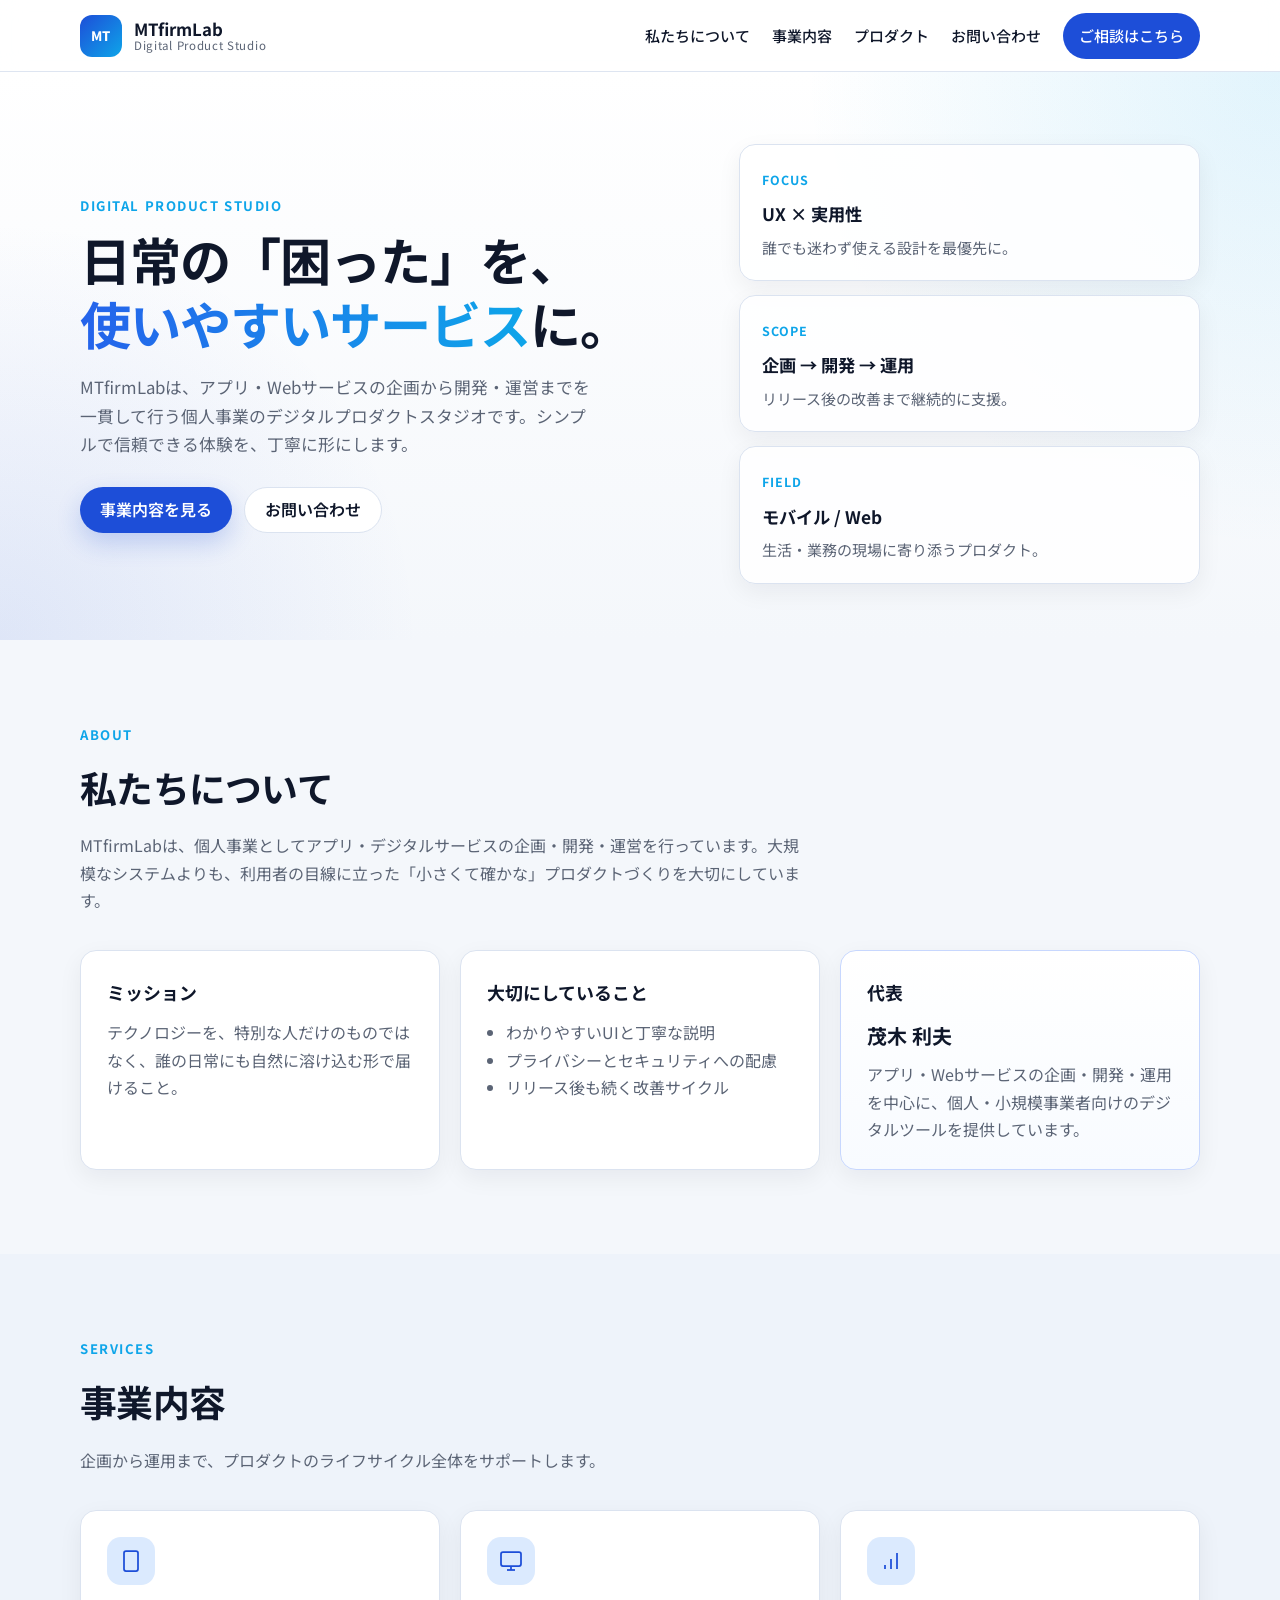
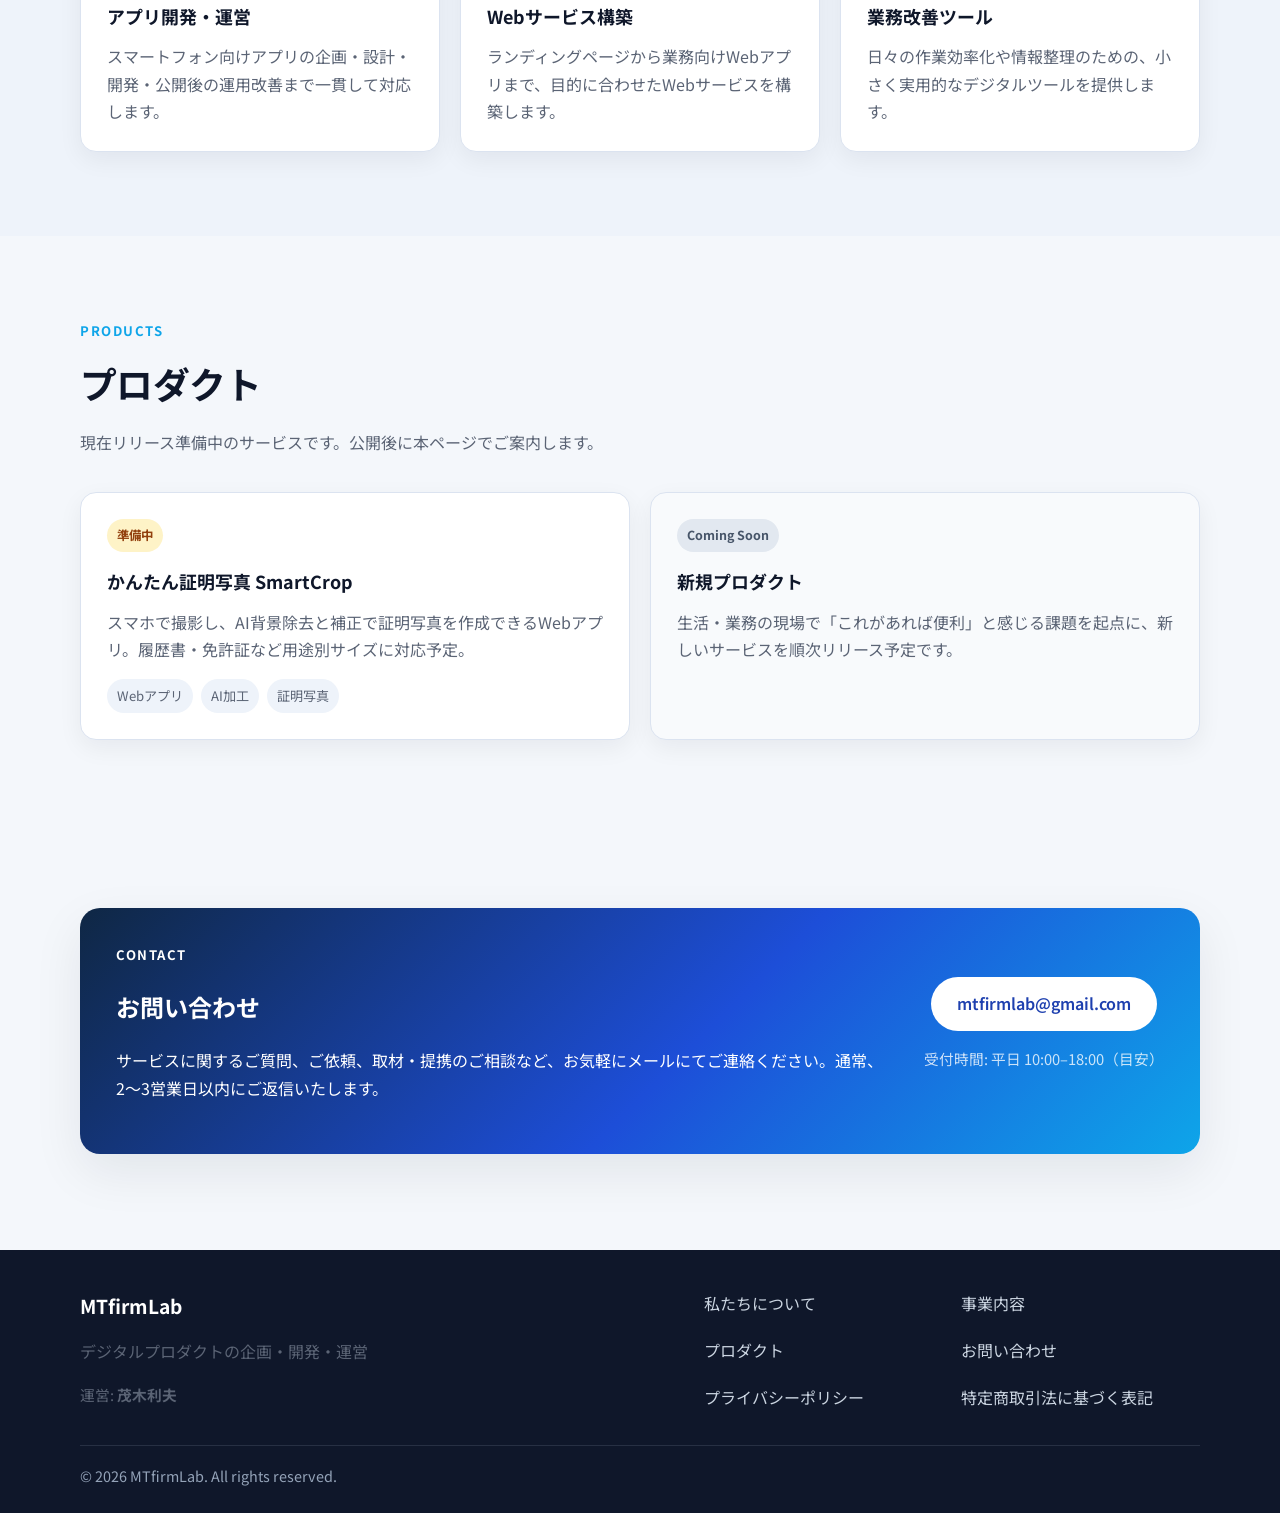
==== index.html @ 2e434ef5 "Add files via upload" ====
<!doctype html>
<html lang="ja">
  <head>
    <meta charset="UTF-8" />
    <meta name="viewport" content="width=device-width, initial-scale=1.0" />
    <title>MTfirmLab | デジタルプロダクト開発</title>
    <meta
      name="description"
      content="MTfirmLabは、アプリ・Webサービスの企画・開発・運営を行うデジタルプロダクトスタジオです。"
    />
    <meta property="og:title" content="MTfirmLab | デジタルプロダクト開発" />
    <meta
      property="og:description"
      content="日常の「困った」を、使いやすいデジタルサービスで解決します。"
    />
    <meta property="og:type" content="website" />
    <meta property="og:url" content="https://mtfirmlab.vercel.app/" />
    <link rel="preconnect" href="https://fonts.googleapis.com" />
    <link rel="preconnect" href="https://fonts.gstatic.com" crossorigin />
    <link
      href="https://fonts.googleapis.com/css2?family=Noto+Sans+JP:wght@400;500;600;700&display=swap"
      rel="stylesheet"
    />
    <link rel="stylesheet" href="./styles.css" />
    <link rel="icon" href="./favicon.svg" type="image/svg+xml" />
  </head>
  <body>
    <header class="site-header" id="top">
      <div class="container header-inner">
        <a class="brand" href="#top" aria-label="MTfirmLab トップ">
          <span class="brand-mark" aria-hidden="true">MT</span>
          <span class="brand-text">
            <strong>MTfirmLab</strong>
            <small>Digital Product Studio</small>
          </span>
        </a>
        <button
          type="button"
          class="nav-toggle"
          aria-expanded="false"
          aria-controls="site-nav"
          aria-label="メニューを開く"
        >
          <span></span>
          <span></span>
          <span></span>
        </button>
        <nav class="site-nav" id="site-nav">
          <a href="#about">私たちについて</a>
          <a href="#services">事業内容</a>
          <a href="#products">プロダクト</a>
          <a href="#contact">お問い合わせ</a>
          <a class="nav-cta" href="#contact">ご相談はこちら</a>
        </nav>
      </div>
    </header>

    <main>
      <section class="hero">
        <div class="container hero-grid">
          <div class="hero-copy">
            <p class="eyebrow">Digital Product Studio</p>
            <h1>
              日常の「困った」を、<br />
              <span class="text-gradient">使いやすいサービス</span>に。
            </h1>
            <p class="hero-lead">
              MTfirmLabは、アプリ・Webサービスの企画から開発・運営までを一貫して行う個人事業のデジタルプロダクトスタジオです。シンプルで信頼できる体験を、丁寧に形にします。
            </p>
            <div class="hero-actions">
              <a class="btn btn-primary" href="#services">事業内容を見る</a>
              <a class="btn btn-secondary" href="#contact">お問い合わせ</a>
            </div>
          </div>
          <div class="hero-panel" aria-hidden="true">
            <div class="hero-stat">
              <span class="hero-stat-label">Focus</span>
              <strong>UX × 実用性</strong>
              <p>誰でも迷わず使える設計を最優先に。</p>
            </div>
            <div class="hero-stat">
              <span class="hero-stat-label">Scope</span>
              <strong>企画 → 開発 → 運用</strong>
              <p>リリース後の改善まで継続的に支援。</p>
            </div>
            <div class="hero-stat">
              <span class="hero-stat-label">Field</span>
              <strong>モバイル / Web</strong>
              <p>生活・業務の現場に寄り添うプロダクト。</p>
            </div>
          </div>
        </div>
      </section>

      <section class="section" id="about">
        <div class="container">
          <div class="section-heading">
            <p class="eyebrow">About</p>
            <h2>私たちについて</h2>
            <p>
              MTfirmLabは、個人事業としてアプリ・デジタルサービスの企画・開発・運営を行っています。大規模なシステムよりも、利用者の目線に立った「小さくて確かな」プロダクトづくりを大切にしています。
            </p>
          </div>
          <div class="about-grid">
            <article class="info-card">
              <h3>ミッション</h3>
              <p>
                テクノロジーを、特別な人だけのものではなく、誰の日常にも自然に溶け込む形で届けること。
              </p>
            </article>
            <article class="info-card">
              <h3>大切にしていること</h3>
              <ul>
                <li>わかりやすいUIと丁寧な説明</li>
                <li>プライバシーとセキュリティへの配慮</li>
                <li>リリース後も続く改善サイクル</li>
              </ul>
            </article>
            <article class="info-card highlight">
              <h3>代表</h3>
              <p class="representative-name">茂木 利夫</p>
              <p class="muted">
                アプリ・Webサービスの企画・開発・運用を中心に、個人・小規模事業者向けのデジタルツールを提供しています。
              </p>
            </article>
          </div>
        </div>
      </section>

      <section class="section section-alt" id="services">
        <div class="container">
          <div class="section-heading">
            <p class="eyebrow">Services</p>
            <h2>事業内容</h2>
            <p>企画から運用まで、プロダクトのライフサイクル全体をサポートします。</p>
          </div>
          <div class="service-grid">
            <article class="service-card">
              <div class="service-icon" aria-hidden="true">
                <svg viewBox="0 0 24 24" fill="none" stroke="currentColor" stroke-width="1.75">
                  <rect x="5" y="2" width="14" height="20" rx="2" />
                  <line x1="12" y1="18" x2="12" y2="18.01" />
                </svg>
              </div>
              <h3>アプリ開発・運営</h3>
              <p>
                スマートフォン向けアプリの企画・設計・開発・公開後の運用改善まで一貫して対応します。
              </p>
            </article>
            <article class="service-card">
              <div class="service-icon" aria-hidden="true">
                <svg viewBox="0 0 24 24" fill="none" stroke="currentColor" stroke-width="1.75">
                  <rect x="2" y="3" width="20" height="14" rx="2" />
                  <line x1="8" y1="21" x2="16" y2="21" />
                  <line x1="12" y1="17" x2="12" y2="21" />
                </svg>
              </div>
              <h3>Webサービス構築</h3>
              <p>
                ランディングページから業務向けWebアプリまで、目的に合わせたWebサービスを構築します。
              </p>
            </article>
            <article class="service-card">
              <div class="service-icon" aria-hidden="true">
                <svg viewBox="0 0 24 24" fill="none" stroke="currentColor" stroke-width="1.75">
                  <path d="M12 20V10" />
                  <path d="M18 20V4" />
                  <path d="M6 20v-4" />
                </svg>
              </div>
              <h3>業務改善ツール</h3>
              <p>
                日々の作業効率化や情報整理のための、小さく実用的なデジタルツールを提供します。
              </p>
            </article>
          </div>
        </div>
      </section>

      <section class="section" id="products">
        <div class="container">
          <div class="section-heading">
            <p class="eyebrow">Products</p>
            <h2>プロダクト</h2>
            <p>現在リリース準備中のサービスです。公開後に本ページでご案内します。</p>
          </div>
          <div class="product-grid">
            <article class="product-card">
              <div class="product-badge">準備中</div>
              <h3>かんたん証明写真 SmartCrop</h3>
              <p>
                スマホで撮影し、AI背景除去と補正で証明写真を作成できるWebアプリ。履歴書・免許証など用途別サイズに対応予定。
              </p>
              <ul class="product-tags">
                <li>Webアプリ</li>
                <li>AI加工</li>
                <li>証明写真</li>
              </ul>
            </article>
            <article class="product-card muted-card">
              <div class="product-badge product-badge-soon">Coming Soon</div>
              <h3>新規プロダクト</h3>
              <p>
                生活・業務の現場で「これがあれば便利」と感じる課題を起点に、新しいサービスを順次リリース予定です。
              </p>
            </article>
          </div>
        </div>
      </section>

      <section class="section section-cta" id="contact">
        <div class="container cta-panel">
          <div>
            <p class="eyebrow">Contact</p>
            <h2>お問い合わせ</h2>
            <p>
              サービスに関するご質問、ご依頼、取材・提携のご相談など、お気軽にメールにてご連絡ください。通常、2〜3営業日以内にご返信いたします。
            </p>
          </div>
          <div class="cta-actions">
            <a class="btn btn-primary btn-large" href="mailto:mtfirmlab@gmail.com">
              mtfirmlab@gmail.com
            </a>
            <p class="muted small">受付時間: 平日 10:00–18:00（目安）</p>
          </div>
        </div>
      </section>
    </main>

    <!-- REMINDER: Google審査完了後、下の「運営: 茂木利夫」行を削除すること -->
    <footer class="site-footer">
      <div class="container footer-grid">
        <div>
          <p class="footer-brand">MTfirmLab</p>
          <p class="muted">デジタルプロダクトの企画・開発・運営</p>
          <p class="muted small">運営: <strong>茂木利夫</strong></p>
        </div>
        <div class="footer-links">
          <a href="#about">私たちについて</a>
          <a href="#services">事業内容</a>
          <a href="#products">プロダクト</a>
          <a href="#contact">お問い合わせ</a>
          <a href="./privacy.html">プライバシーポリシー</a>
          <a href="./tokusho.html">特定商取引法に基づく表記</a>
        </div>
      </div>
      <div class="container footer-bottom">
        <p>&copy; <span id="year"></span> MTfirmLab. All rights reserved.</p>
      </div>
    </footer>

    <script src="./script.js"></script>
  </body>
</html>
---- styles.css ----
:root {
  --bg: #f4f7fb;
  --bg-alt: #eef3fa;
  --surface: #ffffff;
  --text: #0f172a;
  --text-muted: #5b6475;
  --border: #dbe3f0;
  --primary: #1d4ed8;
  --primary-dark: #1e40af;
  --primary-soft: #dbeafe;
  --accent: #0ea5e9;
  --header-height: 72px;
  --radius: 16px;
  --shadow: 0 18px 50px rgba(15, 23, 42, 0.08);
  --shadow-sm: 0 8px 24px rgba(15, 23, 42, 0.06);
}

*,
*::before,
*::after {
  box-sizing: border-box;
}

html {
  scroll-behavior: smooth;
}

body {
  margin: 0;
  font-family: "Noto Sans JP", -apple-system, BlinkMacSystemFont, "Segoe UI", sans-serif;
  line-height: 1.7;
  color: var(--text);
  background: var(--bg);
}

img {
  max-width: 100%;
  display: block;
}

a {
  color: var(--primary);
  text-decoration: none;
}

a:hover {
  color: var(--primary-dark);
}

.container {
  width: min(1120px, calc(100% - 40px));
  margin: 0 auto;
}

.eyebrow {
  margin: 0 0 10px;
  font-size: 0.82rem;
  font-weight: 700;
  letter-spacing: 0.12em;
  text-transform: uppercase;
  color: var(--accent);
}

.muted {
  color: var(--text-muted);
}

.small {
  font-size: 0.92rem;
}

.text-gradient {
  background: linear-gradient(90deg, #2563eb, #0ea5e9);
  -webkit-background-clip: text;
  background-clip: text;
  color: transparent;
}

.site-header {
  position: sticky;
  top: 0;
  z-index: 100;
  height: var(--header-height);
  background: rgba(255, 255, 255, 0.92);
  backdrop-filter: blur(12px);
  border-bottom: 1px solid rgba(219, 227, 240, 0.9);
}

.header-inner {
  display: flex;
  align-items: center;
  justify-content: space-between;
  height: var(--header-height);
  gap: 20px;
}

.brand {
  display: flex;
  align-items: center;
  gap: 12px;
  color: inherit;
}

.brand:hover {
  color: inherit;
}

.brand-mark {
  display: grid;
  place-items: center;
  width: 42px;
  height: 42px;
  border-radius: 12px;
  background: linear-gradient(135deg, #1d4ed8, #0ea5e9);
  color: #fff;
  font-size: 0.82rem;
  font-weight: 800;
  letter-spacing: 0.04em;
}

.brand-text {
  display: flex;
  flex-direction: column;
  line-height: 1.2;
}

.brand-text strong {
  font-size: 1.05rem;
}

.brand-text small {
  font-size: 0.72rem;
  color: var(--text-muted);
  letter-spacing: 0.06em;
}

.site-nav {
  display: flex;
  align-items: center;
  gap: 22px;
}

.site-nav a {
  color: var(--text);
  font-size: 0.94rem;
  font-weight: 500;
}

.site-nav a:hover {
  color: var(--primary);
}

.nav-cta {
  padding: 10px 16px;
  border-radius: 999px;
  background: var(--primary);
  color: #fff !important;
}

.nav-cta:hover {
  background: var(--primary-dark);
  color: #fff !important;
}

.nav-toggle {
  display: none;
  width: 44px;
  height: 44px;
  padding: 0;
  border: 1px solid var(--border);
  border-radius: 12px;
  background: var(--surface);
  cursor: pointer;
}

.nav-toggle span {
  display: block;
  width: 18px;
  height: 2px;
  margin: 4px auto;
  background: var(--text);
  transition: transform 0.2s ease, opacity 0.2s ease;
}

.hero {
  padding: 72px 0 56px;
  background:
    radial-gradient(circle at top right, rgba(14, 165, 233, 0.12), transparent 34%),
    radial-gradient(circle at bottom left, rgba(29, 78, 216, 0.1), transparent 30%),
    linear-gradient(180deg, #ffffff 0%, var(--bg) 100%);
}

.hero-grid {
  display: grid;
  grid-template-columns: 1.15fr 0.85fr;
  gap: 36px;
  align-items: center;
}

.hero-copy h1 {
  margin: 0 0 18px;
  font-size: clamp(2rem, 4.8vw, 3.2rem);
  line-height: 1.25;
  letter-spacing: -0.02em;
}

.hero-lead {
  margin: 0 0 28px;
  max-width: 58ch;
  color: var(--text-muted);
  font-size: 1.05rem;
}

.hero-actions {
  display: flex;
  flex-wrap: wrap;
  gap: 12px;
}

.hero-panel {
  display: grid;
  gap: 14px;
}

.hero-stat {
  padding: 20px 22px;
  border: 1px solid var(--border);
  border-radius: var(--radius);
  background: rgba(255, 255, 255, 0.88);
  box-shadow: var(--shadow-sm);
}

.hero-stat-label {
  display: inline-block;
  margin-bottom: 8px;
  font-size: 0.78rem;
  font-weight: 700;
  letter-spacing: 0.08em;
  text-transform: uppercase;
  color: var(--accent);
}

.hero-stat strong {
  display: block;
  margin-bottom: 6px;
  font-size: 1.08rem;
}

.hero-stat p {
  margin: 0;
  color: var(--text-muted);
  font-size: 0.94rem;
}

.btn {
  display: inline-flex;
  align-items: center;
  justify-content: center;
  min-height: 46px;
  padding: 0 20px;
  border-radius: 999px;
  font-weight: 600;
  transition: transform 0.15s ease, background 0.15s ease, box-shadow 0.15s ease;
}

.btn:hover {
  transform: translateY(-1px);
}

.btn-primary {
  background: var(--primary);
  color: #fff;
  box-shadow: 0 10px 24px rgba(29, 78, 216, 0.22);
}

.btn-primary:hover {
  background: var(--primary-dark);
  color: #fff;
}

.btn-secondary {
  background: #fff;
  color: var(--text);
  border: 1px solid var(--border);
}

.btn-secondary:hover {
  background: var(--bg-alt);
  color: var(--text);
}

.btn-large {
  min-height: 54px;
  padding: 0 26px;
  font-size: 1rem;
}

.section {
  padding: 84px 0;
}

.section-alt {
  background: var(--bg-alt);
}

.section-heading {
  max-width: 720px;
  margin-bottom: 36px;
}

.section-heading h2 {
  margin: 0 0 14px;
  font-size: clamp(1.7rem, 3vw, 2.3rem);
  letter-spacing: -0.02em;
}

.section-heading p:last-child {
  margin: 0;
  color: var(--text-muted);
}

.about-grid,
.service-grid,
.product-grid {
  display: grid;
  gap: 20px;
}

.about-grid {
  grid-template-columns: repeat(3, minmax(0, 1fr));
}

.info-card,
.service-card,
.product-card {
  padding: 26px;
  border: 1px solid var(--border);
  border-radius: var(--radius);
  background: var(--surface);
  box-shadow: var(--shadow-sm);
}

.info-card h3,
.service-card h3,
.product-card h3 {
  margin: 0 0 12px;
  font-size: 1.12rem;
}

.info-card p,
.service-card p,
.product-card p {
  margin: 0;
  color: var(--text-muted);
}

.info-card ul {
  margin: 0;
  padding-left: 1.2rem;
  color: var(--text-muted);
}

.info-card.highlight {
  background: linear-gradient(180deg, #ffffff 0%, #f8fbff 100%);
  border-color: #c7d7fe;
}

.representative-name {
  margin: 0 0 8px !important;
  font-size: 1.25rem;
  font-weight: 700;
  color: var(--text) !important;
}

.service-grid {
  grid-template-columns: repeat(3, minmax(0, 1fr));
}

.service-icon {
  display: grid;
  place-items: center;
  width: 48px;
  height: 48px;
  margin-bottom: 16px;
  border-radius: 14px;
  background: var(--primary-soft);
  color: var(--primary);
}

.service-icon svg {
  width: 24px;
  height: 24px;
}

.product-grid {
  grid-template-columns: repeat(2, minmax(0, 1fr));
}

.product-badge {
  display: inline-block;
  margin-bottom: 14px;
  padding: 6px 10px;
  border-radius: 999px;
  background: #fef3c7;
  color: #92400e;
  font-size: 0.78rem;
  font-weight: 700;
}

.product-badge-soon {
  background: #e2e8f0;
  color: #475569;
}

.product-tags {
  display: flex;
  flex-wrap: wrap;
  gap: 8px;
  margin: 16px 0 0;
  padding: 0;
  list-style: none;
}

.product-tags li {
  padding: 6px 10px;
  border-radius: 999px;
  background: var(--bg-alt);
  color: var(--text-muted);
  font-size: 0.82rem;
}

.muted-card {
  background: #f8fafc;
}

.section-cta {
  padding-bottom: 96px;
}

.cta-panel {
  display: flex;
  align-items: center;
  justify-content: space-between;
  gap: 28px;
  padding: 36px;
  border-radius: calc(var(--radius) + 4px);
  background: linear-gradient(135deg, #0f2744 0%, #1d4ed8 55%, #0ea5e9 100%);
  color: #fff;
  box-shadow: var(--shadow);
}

.cta-panel h2,
.cta-panel p {
  color: #fff;
}

.cta-panel .muted {
  color: rgba(255, 255, 255, 0.78);
}

.cta-panel .btn-primary {
  background: #fff;
  color: var(--primary-dark);
  box-shadow: none;
}

.cta-panel .btn-primary:hover {
  background: #eff6ff;
  color: var(--primary-dark);
}

.cta-actions {
  flex-shrink: 0;
  text-align: center;
}

.site-footer {
  padding: 40px 0 24px;
  background: #0f172a;
  color: #cbd5e1;
}

.footer-grid {
  display: grid;
  grid-template-columns: 1.2fr 1fr;
  gap: 28px;
  padding-bottom: 24px;
  border-bottom: 1px solid rgba(148, 163, 184, 0.18);
}

.footer-brand {
  margin: 0 0 8px;
  font-size: 1.2rem;
  font-weight: 700;
  color: #fff;
}

.footer-links {
  display: grid;
  grid-template-columns: repeat(2, minmax(0, 1fr));
  gap: 10px 18px;
}

.footer-links a {
  color: #cbd5e1;
}

.footer-links a:hover {
  color: #fff;
}

.footer-bottom {
  padding-top: 18px;
  font-size: 0.9rem;
  color: #94a3b8;
}

.footer-bottom p {
  margin: 0;
}

.legal-page {
  padding: 48px 0 72px;
}

.legal-card {
  padding: 34px;
  border: 1px solid var(--border);
  border-radius: var(--radius);
  background: var(--surface);
  box-shadow: var(--shadow-sm);
}

.legal-card h1 {
  margin-top: 0;
}

.legal-card h2 {
  margin-top: 28px;
  font-size: 1.08rem;
}

table {
  width: 100%;
  border-collapse: collapse;
  margin: 14px 0 22px;
  background: #fff;
  border: 1px solid var(--border);
}

th,
td {
  border: 1px solid var(--border);
  padding: 12px 14px;
  text-align: left;
  vertical-align: top;
}

th {
  width: 32%;
  background: var(--bg-alt);
}

.back-link {
  display: inline-flex;
  margin-top: 24px;
  font-weight: 600;
}

@media (max-width: 960px) {
  .hero-grid,
  .about-grid,
  .service-grid,
  .product-grid,
  .footer-grid,
  .cta-panel {
    grid-template-columns: 1fr;
    flex-direction: column;
  }

  .cta-panel {
    display: grid;
  }

  .cta-actions {
    text-align: left;
  }
}

@media (max-width: 768px) {
  .nav-toggle {
    display: block;
  }

  .site-nav {
    position: absolute;
    top: calc(var(--header-height) - 1px);
    left: 0;
    right: 0;
    display: none;
    flex-direction: column;
    align-items: stretch;
    gap: 0;
    padding: 12px 20px 20px;
    background: rgba(255, 255, 255, 0.98);
    border-bottom: 1px solid var(--border);
  }

  .site-nav.is-open {
    display: flex;
  }

  .site-nav a {
    padding: 12px 0;
    border-bottom: 1px solid var(--border);
  }

  .site-nav .nav-cta {
    margin-top: 8px;
    text-align: center;
  }

  .site-header {
    position: sticky;
  }

  .header-inner {
    position: relative;
  }

  .hero {
    padding-top: 48px;
  }

  .section {
    padding: 64px 0;
  }

  .legal-card {
    padding: 24px 20px;
  }
}
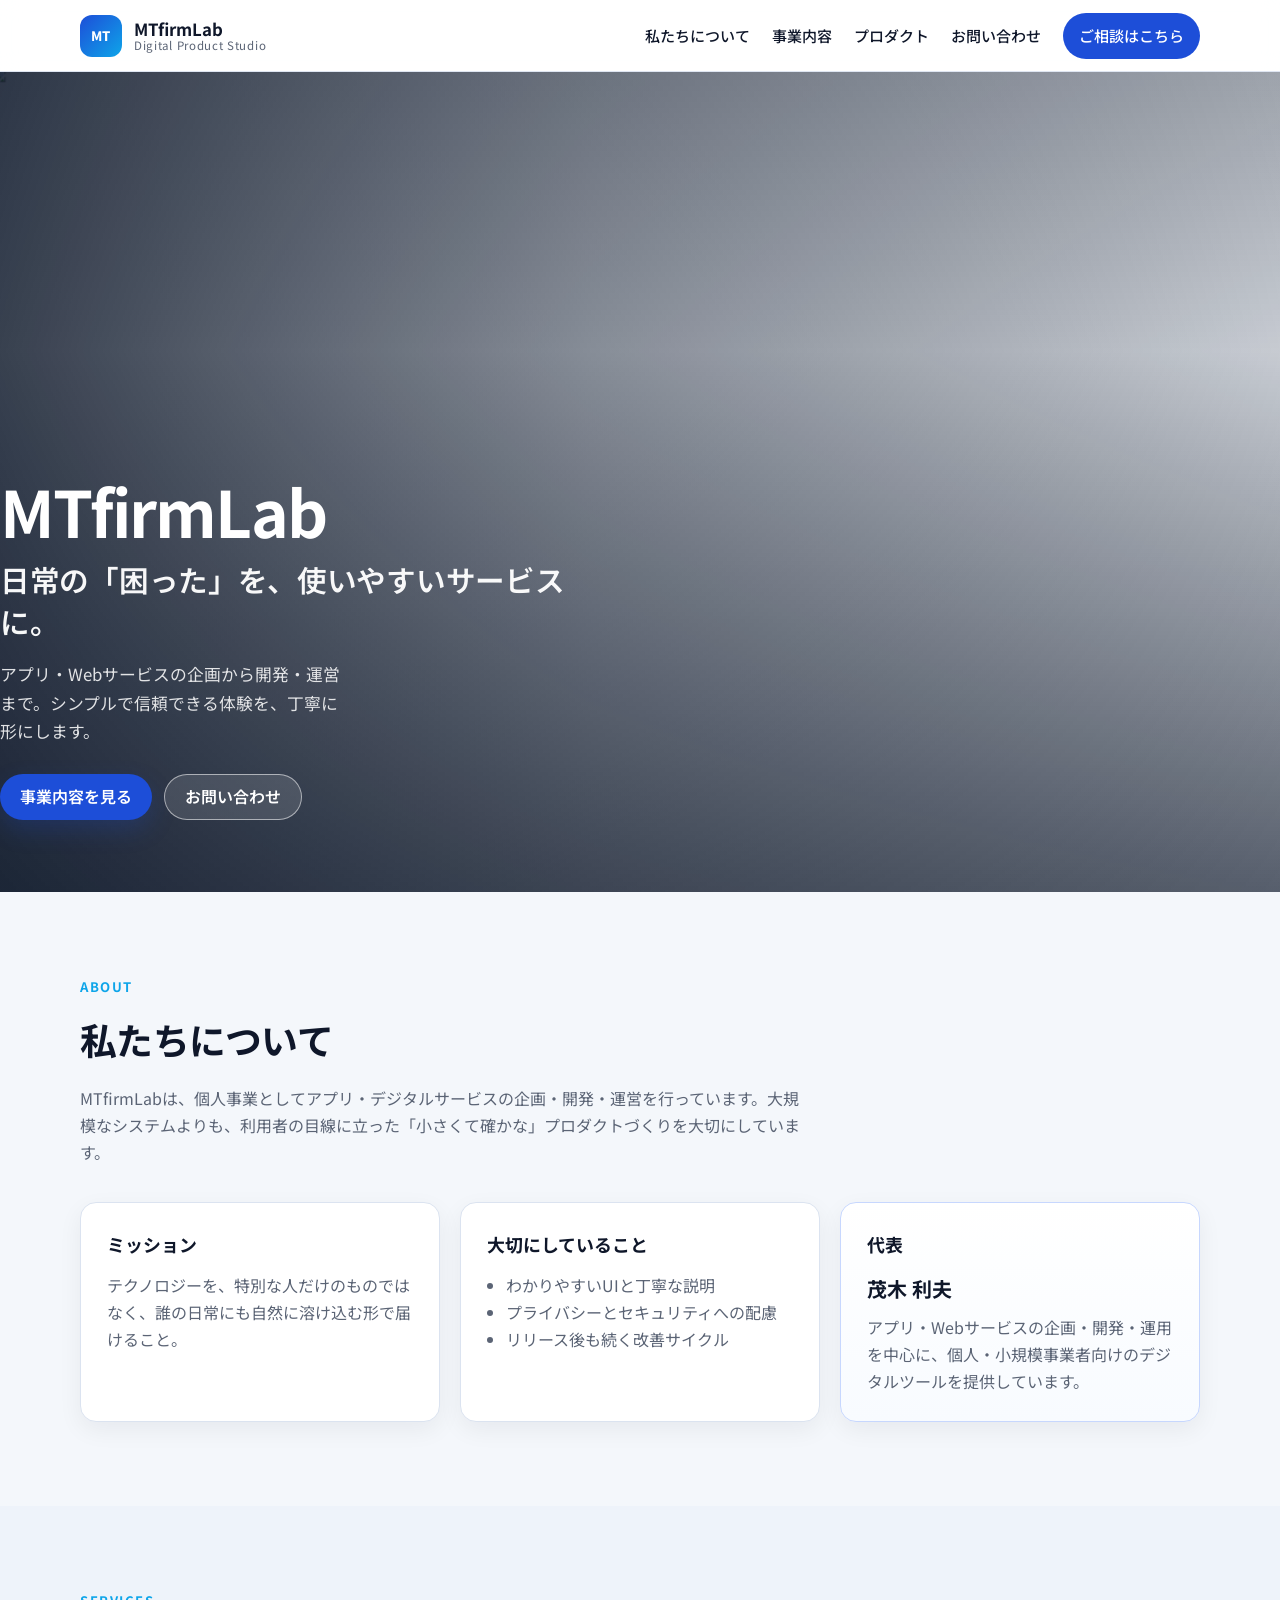
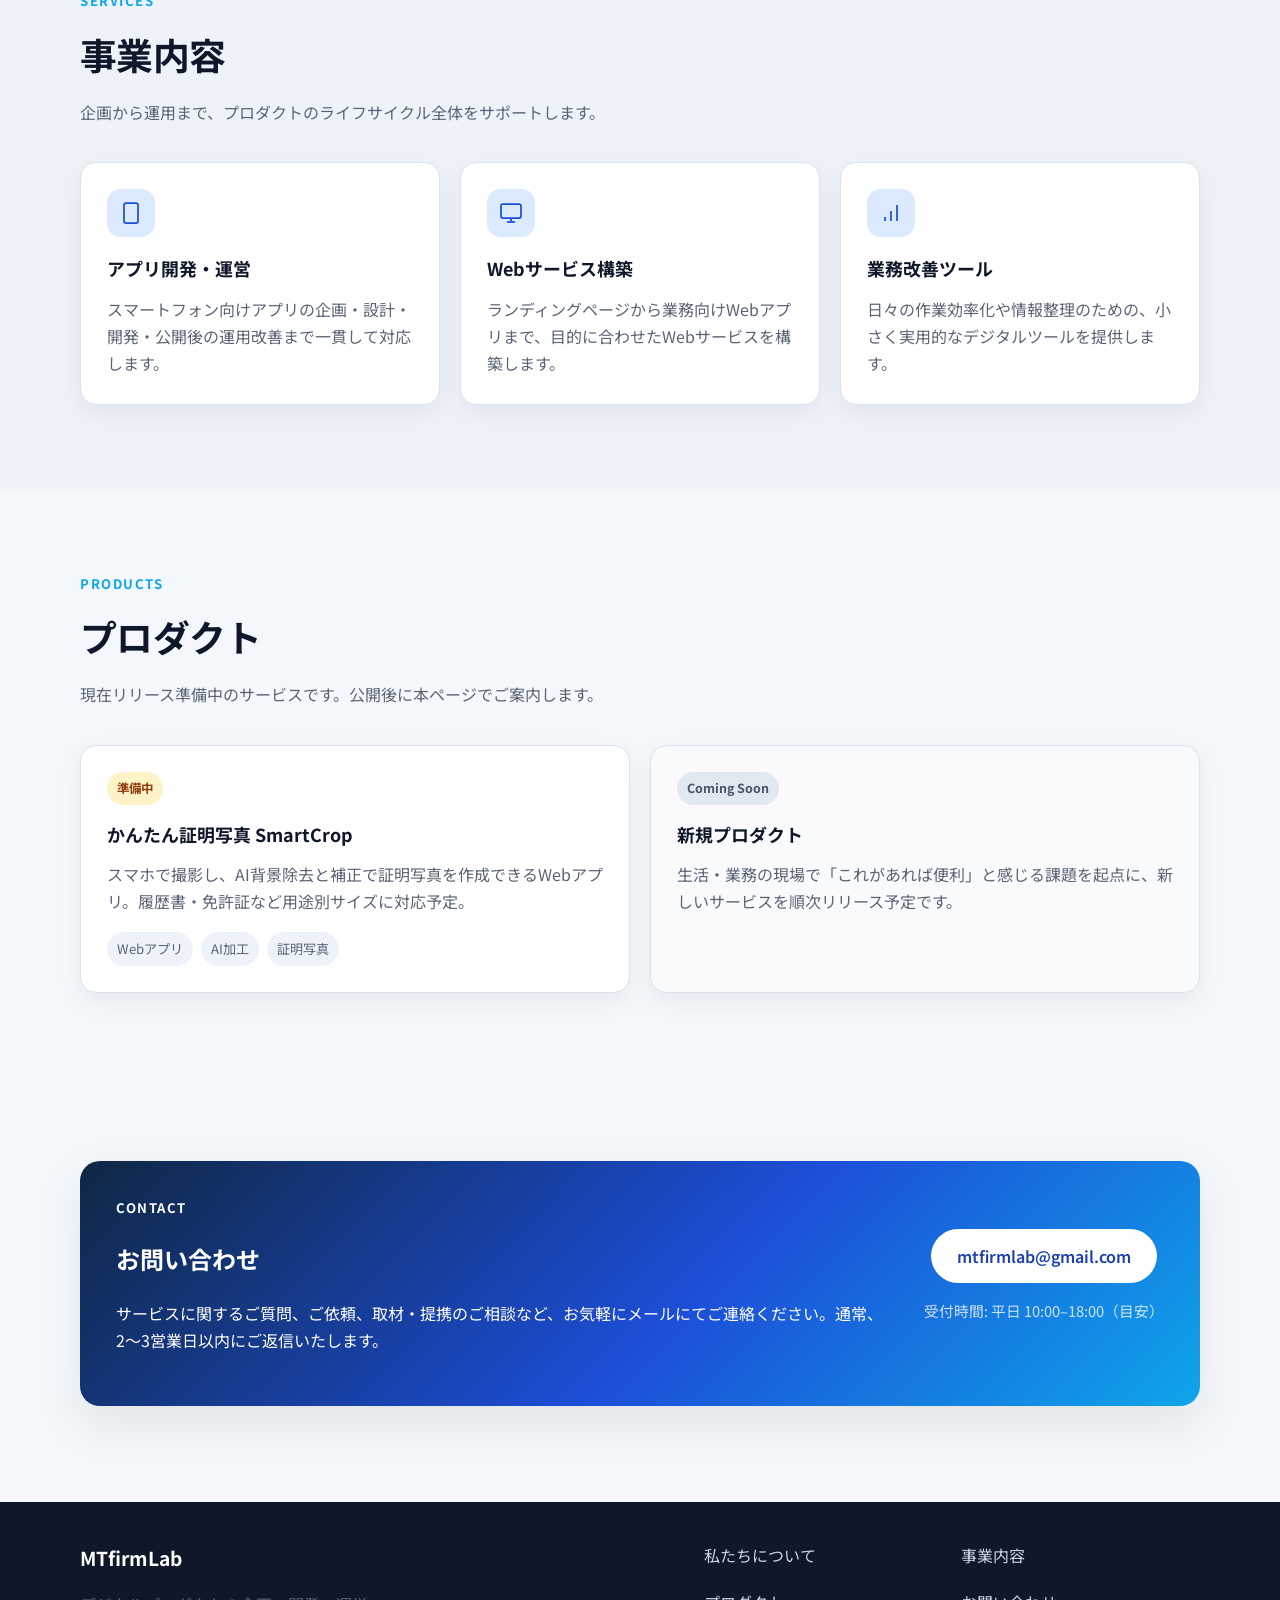
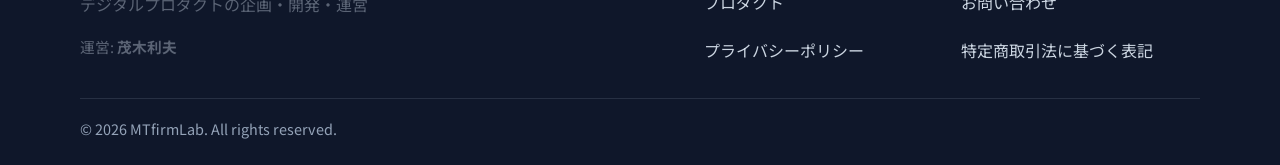
==== commit 27c71bcf: "Add files via upload" ====
--- a/index.html
+++ b/index.html
@@ -15,6 +15,10 @@
     />
     <meta property="og:type" content="website" />
     <meta property="og:url" content="https://mtfirmlab.vercel.app/" />
+    <meta
+      property="og:image"
+      content="https://mtfirmlab.vercel.app/images/hero-workspace.jpg"
+    />
     <link rel="preconnect" href="https://fonts.googleapis.com" />
     <link rel="preconnect" href="https://fonts.gstatic.com" crossorigin />
     <link
@@ -57,36 +61,27 @@
 
     <main>
       <section class="hero">
-        <div class="container hero-grid">
+        <div class="hero-media" aria-hidden="true">
+          <img
+            class="hero-image"
+            src="./images/hero-workspace.jpg"
+            alt=""
+            width="2400"
+            height="1340"
+            fetchpriority="high"
+          />
+        </div>
+        <div class="hero-shade" aria-hidden="true"></div>
+        <div class="container hero-content">
           <div class="hero-copy">
-            <p class="eyebrow">Digital Product Studio</p>
-            <h1>
-              日常の「困った」を、<br />
-              <span class="text-gradient">使いやすいサービス</span>に。
-            </h1>
+            <p class="hero-brand">MTfirmLab</p>
+            <h1>日常の「困った」を、使いやすいサービスに。</h1>
             <p class="hero-lead">
-              MTfirmLabは、アプリ・Webサービスの企画から開発・運営までを一貫して行う個人事業のデジタルプロダクトスタジオです。シンプルで信頼できる体験を、丁寧に形にします。
+              アプリ・Webサービスの企画から開発・運営まで。シンプルで信頼できる体験を、丁寧に形にします。
             </p>
             <div class="hero-actions">
               <a class="btn btn-primary" href="#services">事業内容を見る</a>
-              <a class="btn btn-secondary" href="#contact">お問い合わせ</a>
-            </div>
-          </div>
-          <div class="hero-panel" aria-hidden="true">
-            <div class="hero-stat">
-              <span class="hero-stat-label">Focus</span>
-              <strong>UX × 実用性</strong>
-              <p>誰でも迷わず使える設計を最優先に。</p>
-            </div>
-            <div class="hero-stat">
-              <span class="hero-stat-label">Scope</span>
-              <strong>企画 → 開発 → 運用</strong>
-              <p>リリース後の改善まで継続的に支援。</p>
-            </div>
-            <div class="hero-stat">
-              <span class="hero-stat-label">Field</span>
-              <strong>モバイル / Web</strong>
-              <p>生活・業務の現場に寄り添うプロダクト。</p>
+              <a class="btn btn-ghost" href="#contact">お問い合わせ</a>
             </div>
           </div>
         </div>
--- a/styles.css
+++ b/styles.css
@@ -183,31 +183,73 @@
 }
 
 .hero {
-  padding: 72px 0 56px;
+  position: relative;
+  isolation: isolate;
+  display: flex;
+  align-items: flex-end;
+  min-height: min(92vh, 820px);
+  padding: 0;
+  overflow: hidden;
+  color: #fff;
+}
+
+.hero-media,
+.hero-shade {
+  position: absolute;
+  inset: 0;
+  z-index: -1;
+}
+
+.hero-media {
+  overflow: hidden;
+}
+
+.hero-image {
+  width: 100%;
+  height: 100%;
+  object-fit: cover;
+  object-position: 62% center;
+  transform: scale(1.06);
+  animation: hero-pan 18s ease-out forwards;
+}
+
+.hero-shade {
   background:
-    radial-gradient(circle at top right, rgba(14, 165, 233, 0.12), transparent 34%),
-    radial-gradient(circle at bottom left, rgba(29, 78, 216, 0.1), transparent 30%),
-    linear-gradient(180deg, #ffffff 0%, var(--bg) 100%);
-}
-
-.hero-grid {
-  display: grid;
-  grid-template-columns: 1.15fr 0.85fr;
-  gap: 36px;
-  align-items: center;
+    linear-gradient(90deg, rgba(8, 18, 36, 0.78) 0%, rgba(8, 18, 36, 0.42) 46%, rgba(8, 18, 36, 0.12) 100%),
+    linear-gradient(180deg, rgba(8, 18, 36, 0.28) 0%, rgba(8, 18, 36, 0.08) 34%, rgba(8, 18, 36, 0.62) 100%);
+}
+
+.hero-content {
+  width: 100%;
+  padding: 120px 0 72px;
+}
+
+.hero-copy {
+  max-width: 36rem;
+  animation: hero-rise 0.9s cubic-bezier(0.22, 1, 0.36, 1) forwards;
+}
+
+.hero-brand {
+  margin: 0 0 14px;
+  font-size: clamp(2.4rem, 6vw, 4rem);
+  font-weight: 700;
+  letter-spacing: -0.03em;
+  line-height: 1.05;
 }
 
 .hero-copy h1 {
-  margin: 0 0 18px;
-  font-size: clamp(2rem, 4.8vw, 3.2rem);
-  line-height: 1.25;
-  letter-spacing: -0.02em;
+  margin: 0 0 16px;
+  font-size: clamp(1.35rem, 2.8vw, 1.85rem);
+  font-weight: 600;
+  line-height: 1.45;
+  letter-spacing: -0.01em;
+  color: rgba(255, 255, 255, 0.96);
 }
 
 .hero-lead {
   margin: 0 0 28px;
-  max-width: 58ch;
-  color: var(--text-muted);
+  max-width: 38ch;
+  color: rgba(255, 255, 255, 0.86);
   font-size: 1.05rem;
 }
 
@@ -215,41 +257,44 @@
   display: flex;
   flex-wrap: wrap;
   gap: 12px;
-}
-
-.hero-panel {
-  display: grid;
-  gap: 14px;
-}
-
-.hero-stat {
-  padding: 20px 22px;
-  border: 1px solid var(--border);
-  border-radius: var(--radius);
-  background: rgba(255, 255, 255, 0.88);
-  box-shadow: var(--shadow-sm);
-}
-
-.hero-stat-label {
-  display: inline-block;
-  margin-bottom: 8px;
-  font-size: 0.78rem;
-  font-weight: 700;
-  letter-spacing: 0.08em;
-  text-transform: uppercase;
-  color: var(--accent);
-}
-
-.hero-stat strong {
-  display: block;
-  margin-bottom: 6px;
-  font-size: 1.08rem;
-}
-
-.hero-stat p {
-  margin: 0;
-  color: var(--text-muted);
-  font-size: 0.94rem;
+  animation: hero-rise 0.9s cubic-bezier(0.22, 1, 0.36, 1) 0.12s forwards;
+}
+
+@keyframes hero-pan {
+  from {
+    transform: scale(1.1) translate3d(0, 1.5%, 0);
+  }
+  to {
+    transform: scale(1.02) translate3d(0, 0, 0);
+  }
+}
+
+@keyframes hero-rise {
+  from {
+    opacity: 0.001;
+    transform: translate3d(0, 18px, 0);
+  }
+  to {
+    opacity: 1;
+    transform: translate3d(0, 0, 0);
+  }
+}
+
+.hero-copy,
+.hero-actions {
+  opacity: 1;
+}
+
+@media (prefers-reduced-motion: reduce) {
+  .hero-image,
+  .hero-copy,
+  .hero-actions {
+    animation: none;
+  }
+
+  .hero-image {
+    transform: none;
+  }
 }
 
 .btn {
@@ -289,6 +334,18 @@
   color: var(--text);
 }
 
+.btn-ghost {
+  background: rgba(255, 255, 255, 0.12);
+  color: #fff;
+  border: 1px solid rgba(255, 255, 255, 0.55);
+  backdrop-filter: blur(6px);
+}
+
+.btn-ghost:hover {
+  background: rgba(255, 255, 255, 0.22);
+  color: #fff;
+}
+
 .btn-large {
   min-height: 54px;
   padding: 0 26px;
@@ -568,7 +625,6 @@
 }
 
 @media (max-width: 960px) {
-  .hero-grid,
   .about-grid,
   .service-grid,
   .product-grid,
@@ -584,6 +640,24 @@
 
   .cta-actions {
     text-align: left;
+  }
+
+  .hero {
+    min-height: min(86vh, 720px);
+  }
+
+  .hero-image {
+    object-position: 70% center;
+  }
+
+  .hero-shade {
+    background:
+      linear-gradient(180deg, rgba(8, 18, 36, 0.34) 0%, rgba(8, 18, 36, 0.18) 38%, rgba(8, 18, 36, 0.78) 100%),
+      linear-gradient(90deg, rgba(8, 18, 36, 0.55) 0%, rgba(8, 18, 36, 0.2) 100%);
+  }
+
+  .hero-content {
+    padding: 96px 0 56px;
   }
 }
 
@@ -629,7 +703,15 @@
   }
 
   .hero {
-    padding-top: 48px;
+    min-height: 78vh;
+  }
+
+  .hero-content {
+    padding: 88px 0 48px;
+  }
+
+  .hero-brand {
+    margin-bottom: 12px;
   }
 
   .section {
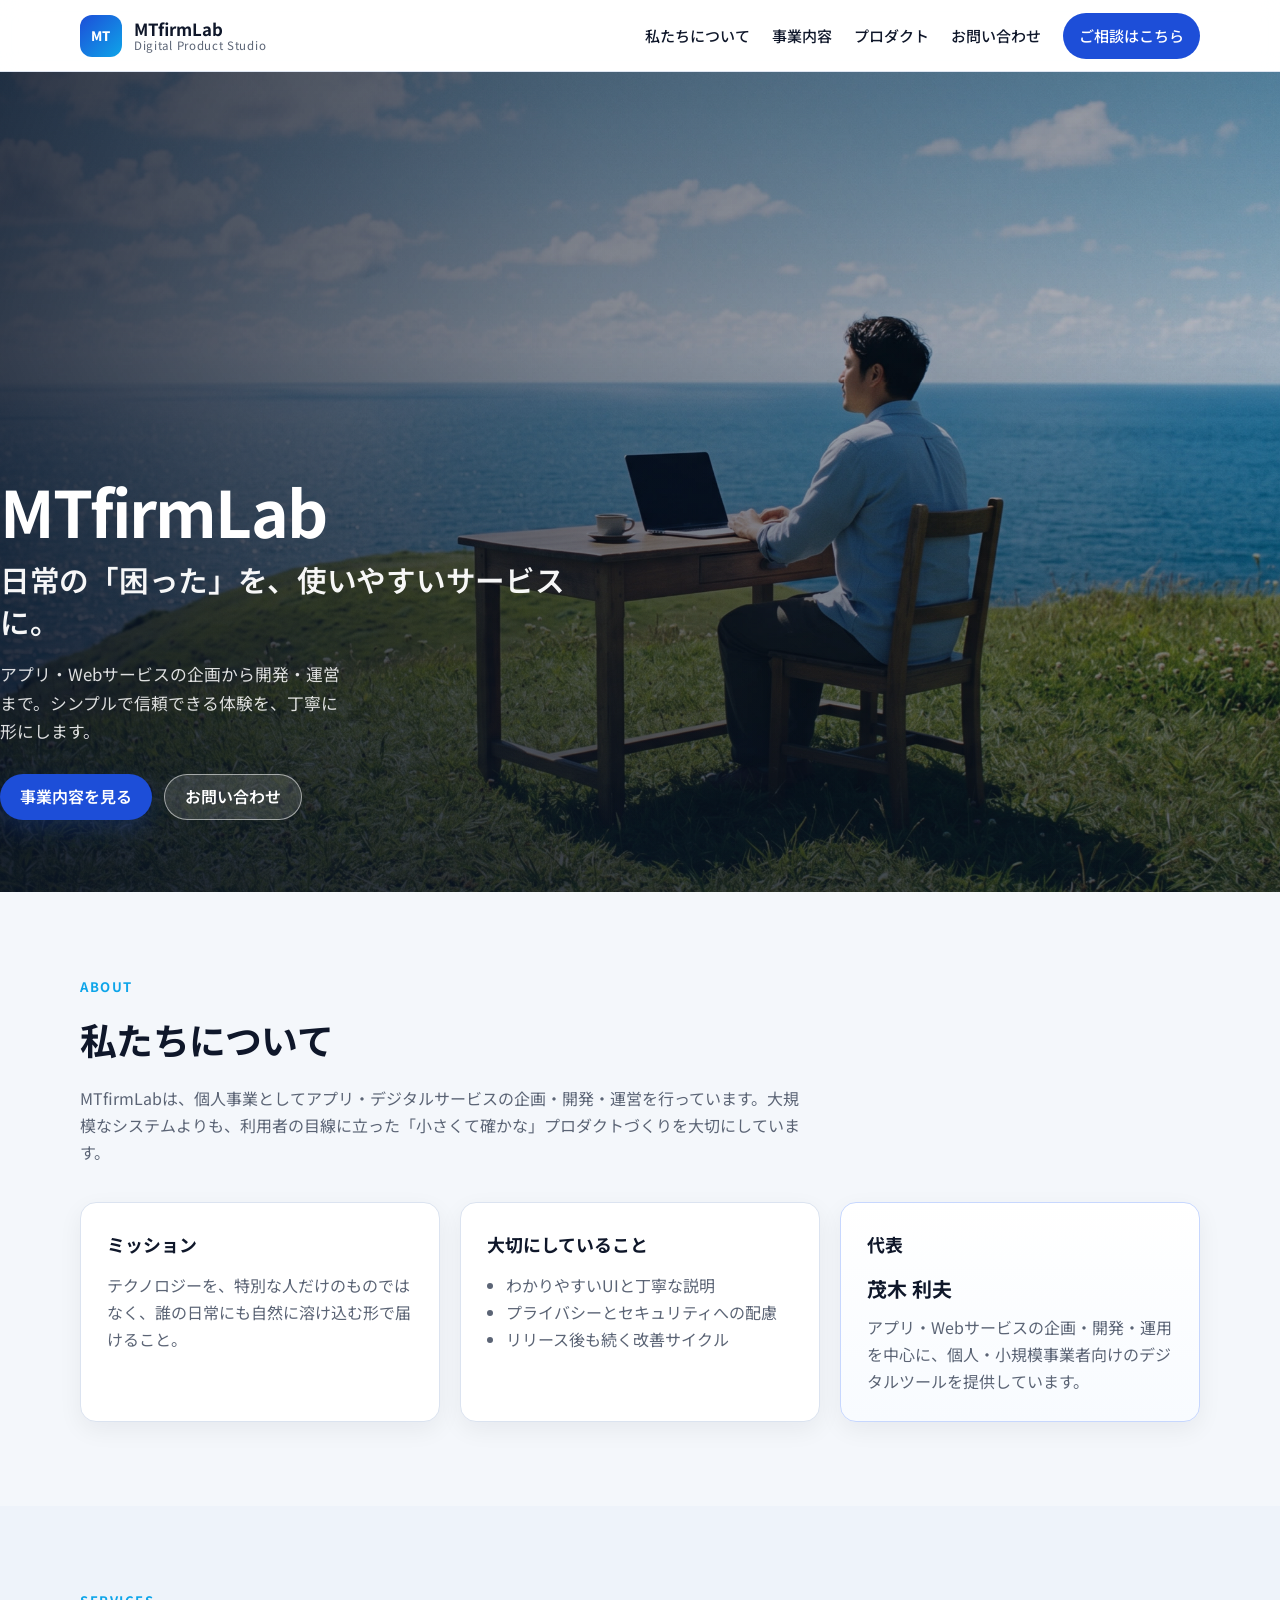
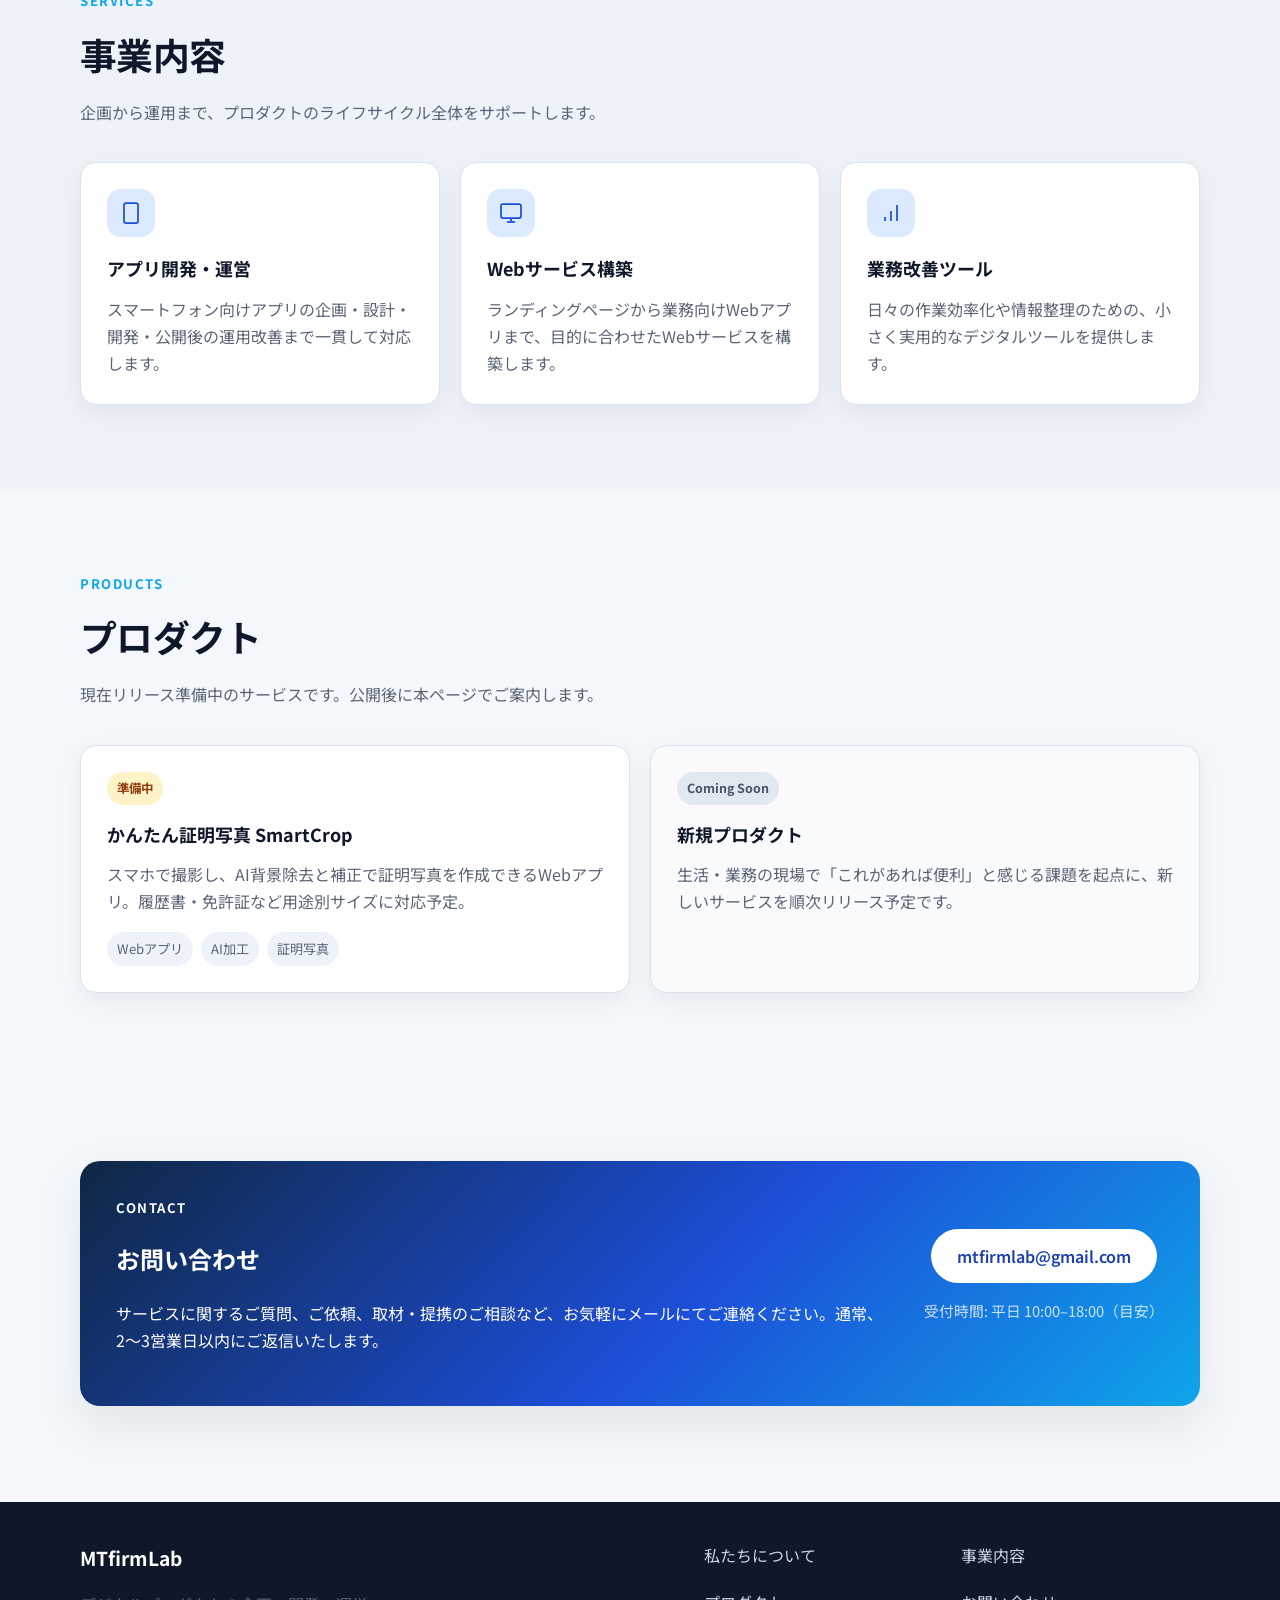
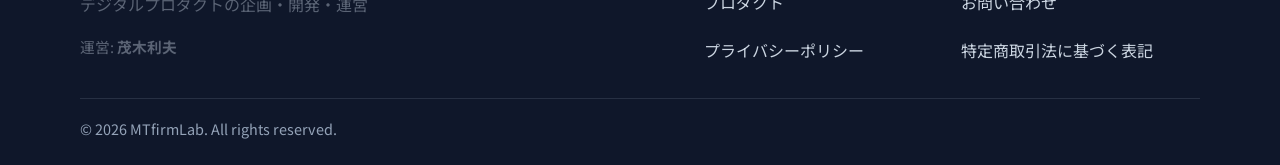
==== commit bb7e5b81: "Update image paths in index.html" ====
--- a/index.html
+++ b/index.html
@@ -17,7 +17,7 @@
     <meta property="og:url" content="https://mtfirmlab.vercel.app/" />
     <meta
       property="og:image"
-      content="https://mtfirmlab.vercel.app/images/hero-workspace.jpg"
+      content="https://mtfirmlab.vercel.app/hero-workspace.jpg"
     />
     <link rel="preconnect" href="https://fonts.googleapis.com" />
     <link rel="preconnect" href="https://fonts.gstatic.com" crossorigin />
@@ -64,7 +64,7 @@
         <div class="hero-media" aria-hidden="true">
           <img
             class="hero-image"
-            src="./images/hero-workspace.jpg"
+            src="./hero-workspace.jpg"
             alt=""
             width="2400"
             height="1340"
